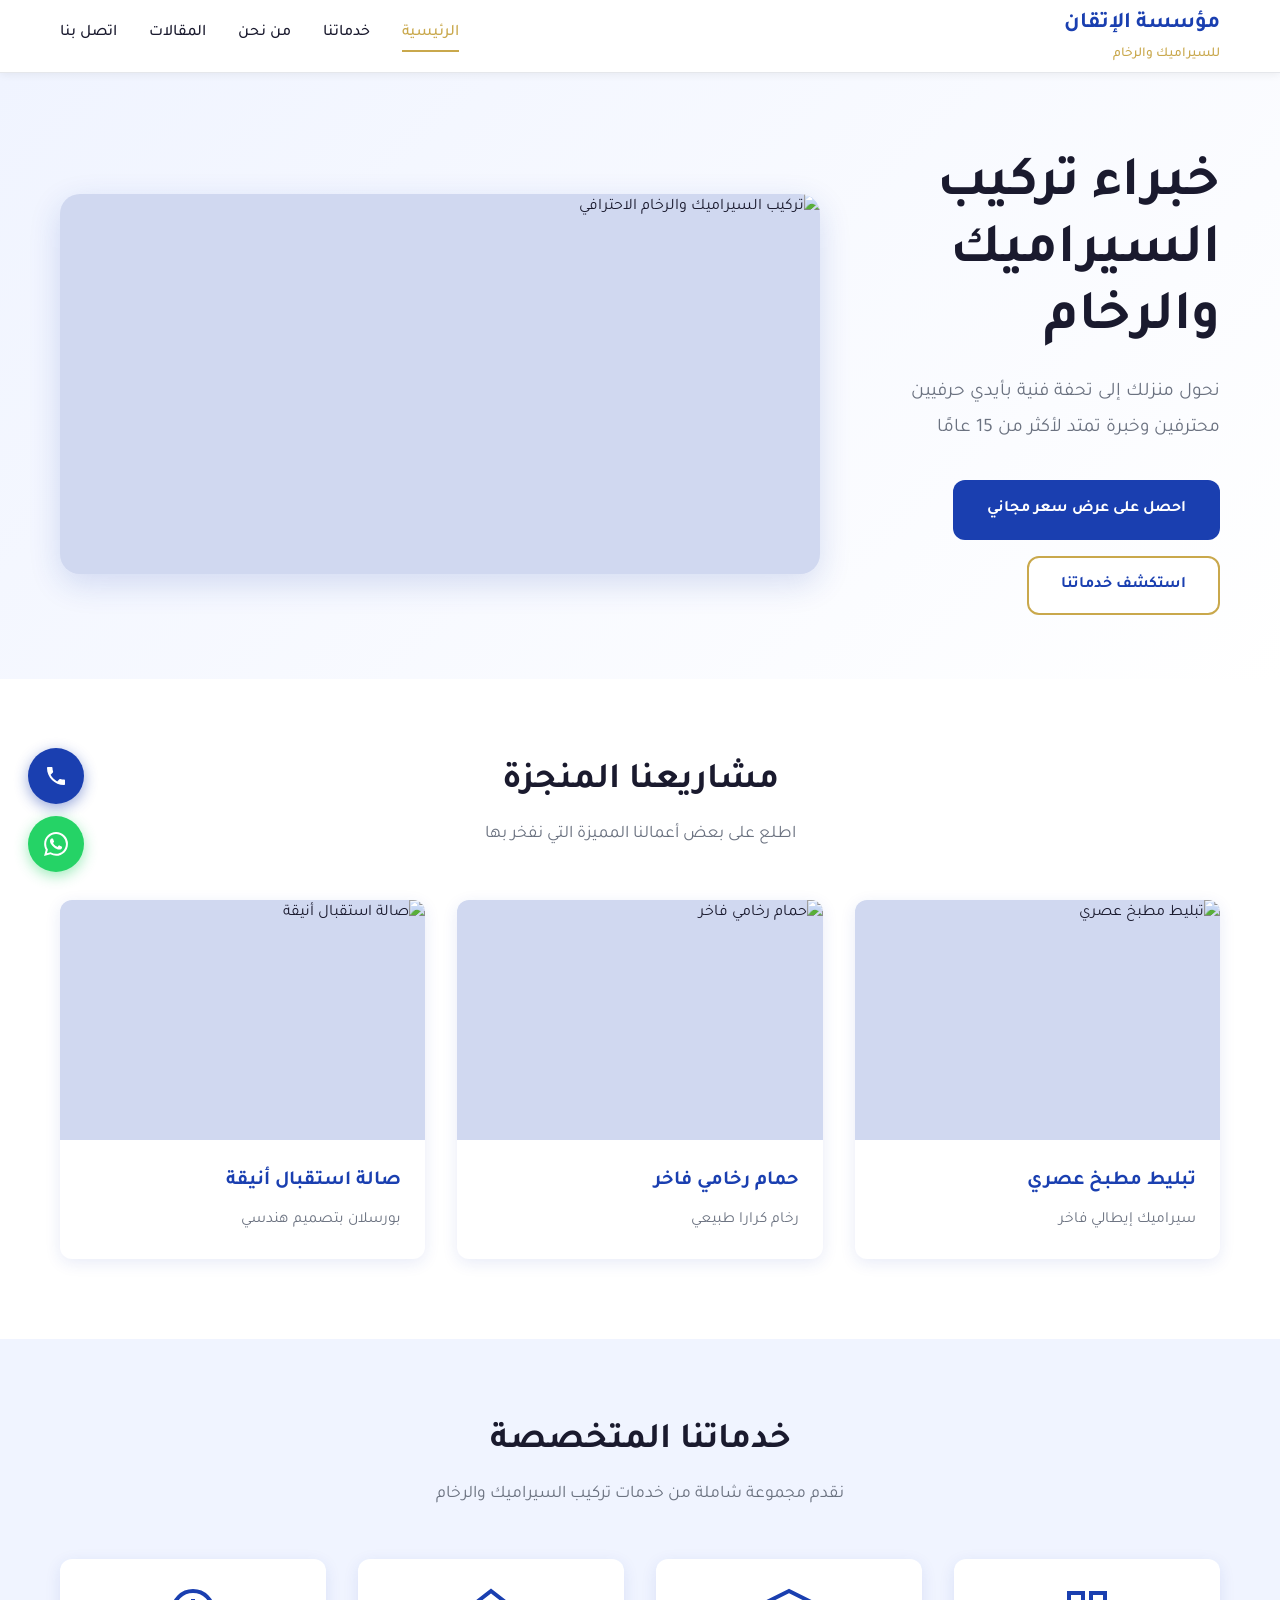
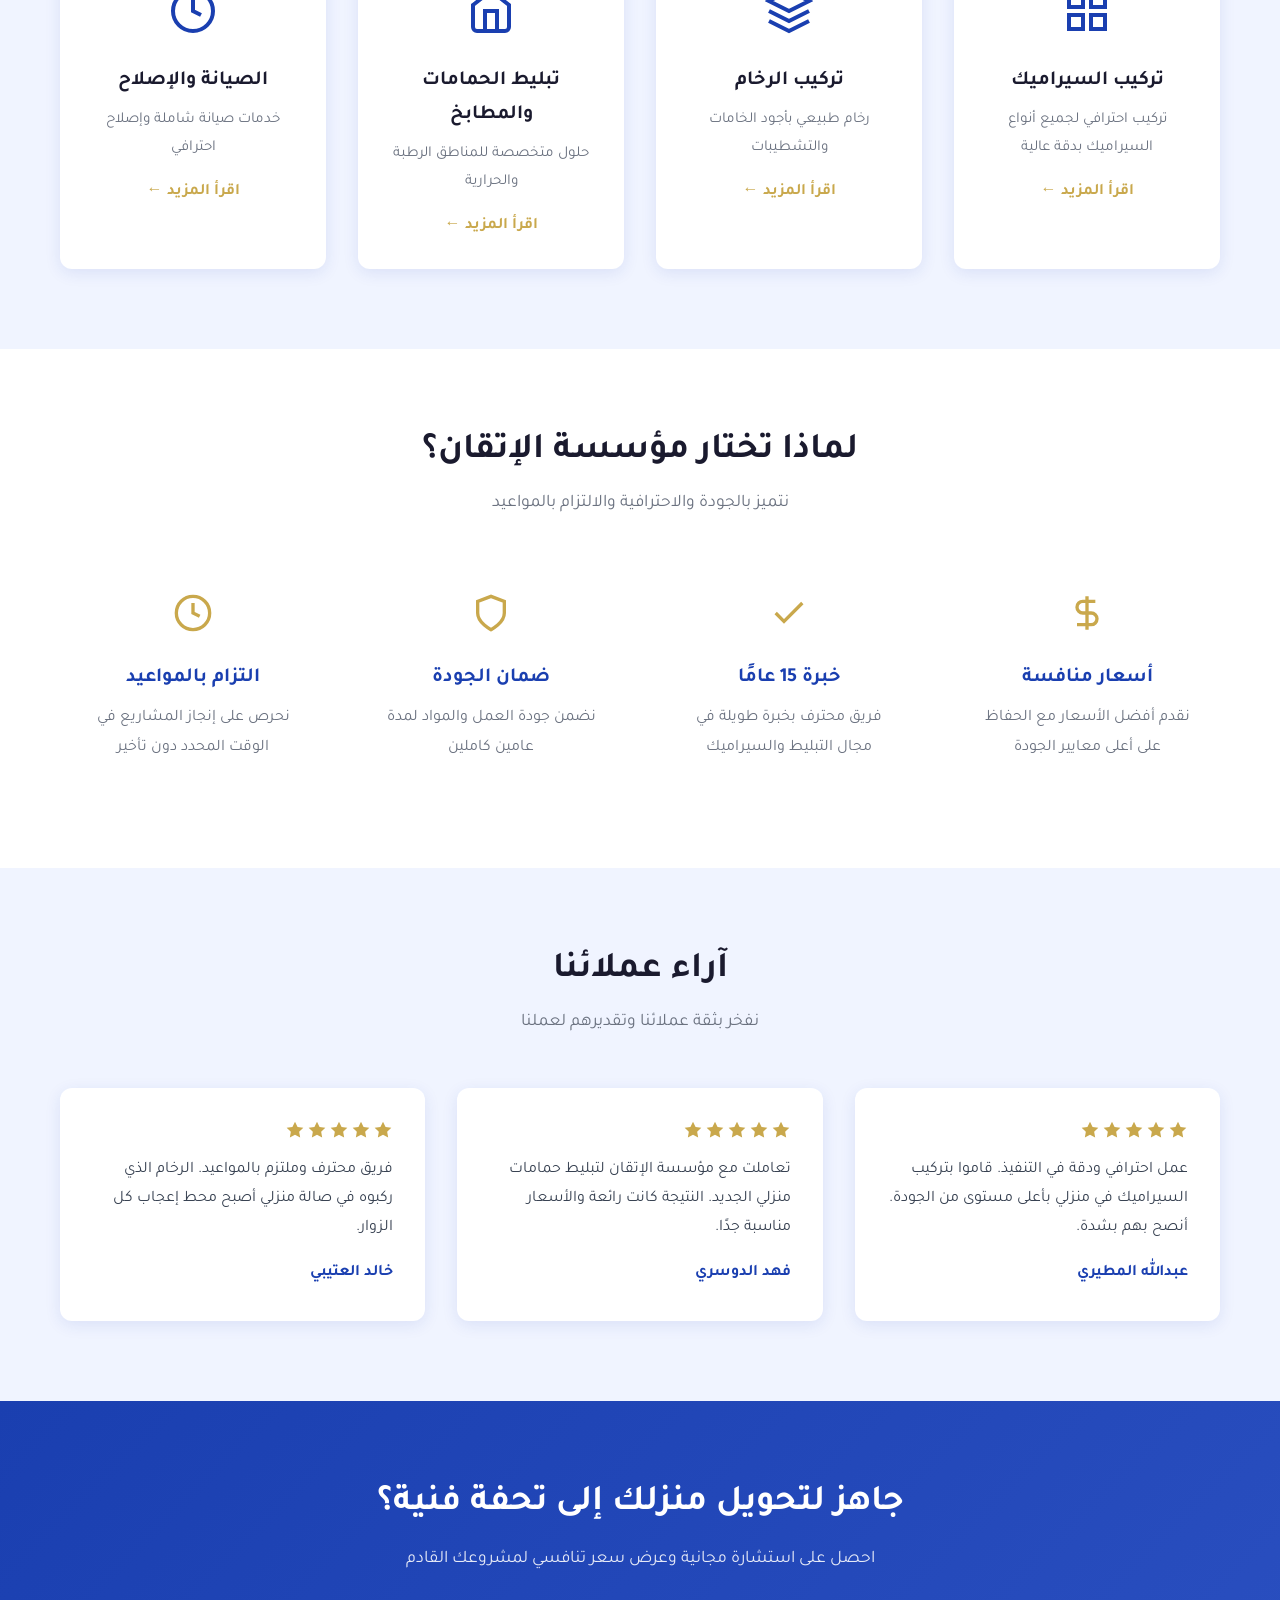
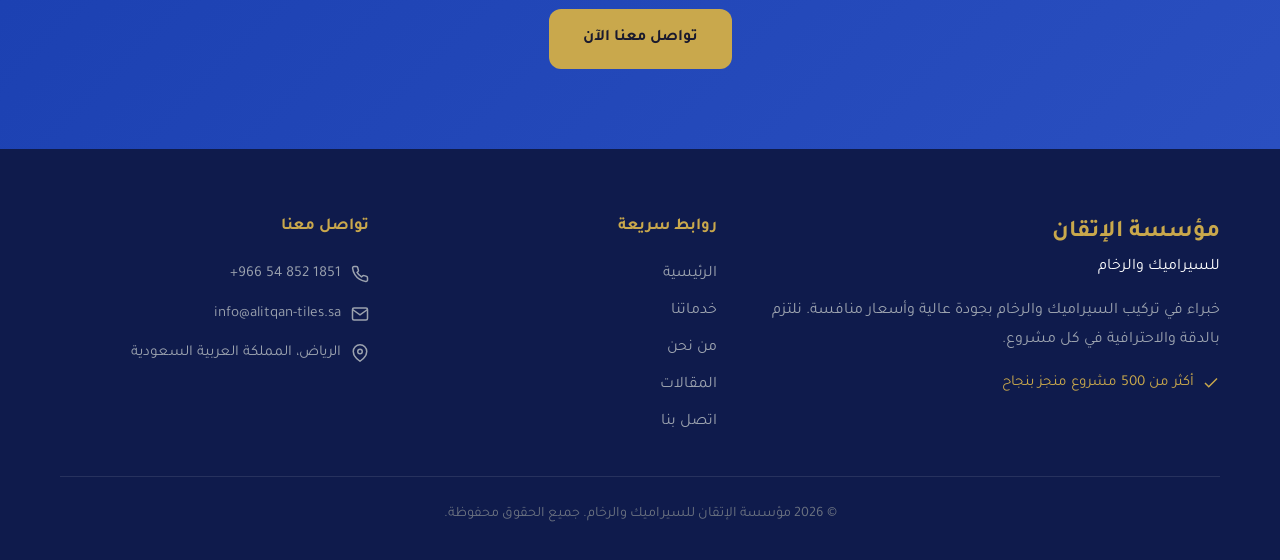
==== index.html @ 6a7cc4a2 "Add files via upload" ====
<!DOCTYPE html>
<html lang="ar" dir="rtl">
<head>
  <meta charset="UTF-8" />
  <meta name="viewport" content="width=device-width, initial-scale=1.0" />

  <!-- SEO Meta -->
  <title>مؤسسة الإتقان للسيراميك والرخام | خبراء تركيب السيراميك والرخام</title>
  <meta name="description" content="مؤسسة الإتقان للسيراميك والرخام - خبراء في تركيب السيراميك والرخام والموزاييك بجودة عالية وأسعار منافسة. خدماتنا تشمل تبليط الحمامات والمطابخ والمناطق الخارجية." />
  <meta name="keywords" content="تركيب سيراميك، تركيب رخام، تبليط، معلم سيراميك، مؤسسة الإتقان، سيراميك الرياض، رخام" />
  <link rel="canonical" href="https://alitqan-tiles.sa/" />

  <!-- Open Graph -->
  <meta property="og:type"        content="website" />
  <meta property="og:url"         content="https://alitqan-tiles.sa/" />
  <meta property="og:title"       content="مؤسسة الإتقان للسيراميك والرخام | خبراء تركيب السيراميك والرخام" />
  <meta property="og:description" content="خبراء في تركيب السيراميك والرخام والموزاييك بجودة عالية وأسعار منافسة." />
  <meta property="og:image"       content="https://alitqan-tiles.sa/images/hero-banner.webp" />

  <!-- Favicon -->
  <link rel="icon" href="images/favicon.ico" />

  <!-- Schema: LocalBusiness -->
  <script type="application/ld+json">
  {
    "@context": "https://schema.org",
    "@type": "LocalBusiness",
    "name": "مؤسسة الإتقان للسيراميك والرخام",
    "description": "خبراء في تركيب السيراميك والرخام والموزاييك",
    "address": {
      "@type": "PostalAddress",
      "addressLocality": "الرياض",
      "addressCountry": "SA"
    },
    "telephone": "+966548521851",
    "url": "https://alitqan-tiles.sa",
    "openingHours": "Sa-Th 08:00-18:00"
  }
  </script>

  <link rel="stylesheet" href="style.css" />
</head>
<body>

<!-- ===== HEADER ===== -->
<header class="header">
  <div class="container">
    <div class="header-inner">
      <div class="logo">
        <a href="index.html">
          <span class="logo-main">مؤسسة الإتقان</span>
          <span class="logo-sub">للسيراميك والرخام</span>
        </a>
      </div>
      <nav class="nav">
        <a href="index.html"    class="active">الرئيسية</a>
        <a href="services.html">خدماتنا</a>
        <a href="about.html">من نحن</a>
        <a href="blog.html">المقالات</a>
        <a href="contact.html">اتصل بنا</a>
      </nav>
      <button class="hamburger" id="hamburger" aria-label="القائمة" aria-expanded="false">
        <svg xmlns="http://www.w3.org/2000/svg" width="26" height="26" fill="none" stroke="#1A3FB0" stroke-width="2" stroke-linecap="round" viewBox="0 0 24 24">
          <line x1="3" y1="6"  x2="21" y2="6" />
          <line x1="3" y1="12" x2="21" y2="12" />
          <line x1="3" y1="18" x2="21" y2="18" />
        </svg>
      </button>
    </div>
    <nav class="mobile-menu" id="mobile-menu">
      <a href="index.html">الرئيسية</a>
      <a href="services.html">خدماتنا</a>
      <a href="about.html">من نحن</a>
      <a href="blog.html">المقالات</a>
      <a href="contact.html">اتصل بنا</a>
    </nav>
  </div>
</header>

<!-- ===== HERO ===== -->
<section class="hero">
  <div class="container">
    <div class="hero-grid">
      <div class="hero-content fade-in">
        <h1>خبراء تركيب السيراميك والرخام</h1>
        <p>نحول منزلك إلى تحفة فنية بأيدي حرفيين محترفين وخبرة تمتد لأكثر من 15 عامًا</p>
        <div class="hero-btns">
          <a href="contact.html" class="btn btn-primary">احصل على عرض سعر مجاني</a>
          <a href="services.html" class="btn btn-outline">استكشف خدماتنا</a>
        </div>
      </div>
      <div class="hero-img fade-in">
        <img src="images/hero-banner.webp" alt="تركيب السيراميك والرخام الاحترافي" width="1200" height="600" loading="eager" />
      </div>
    </div>
  </div>
</section>

<!-- ===== PROJECTS ===== -->
<section class="section bg-white">
  <div class="container">
    <div class="section-header fade-in">
      <h2>مشاريعنا المنجزة</h2>
      <p>اطلع على بعض أعمالنا المميزة التي نفخر بها</p>
    </div>
    <div class="grid-3">
      <div class="card fade-in">
        <img class="card-img" src="images/project-kitchen.webp" alt="تبليط مطبخ عصري" width="600" height="400" loading="lazy" />
        <div class="card-body">
          <h3 class="card-title">تبليط مطبخ عصري</h3>
          <p class="card-text">سيراميك إيطالي فاخر</p>
        </div>
      </div>
      <div class="card fade-in">
        <img class="card-img" src="images/project-bathroom.webp" alt="حمام رخامي فاخر" width="600" height="400" loading="lazy" />
        <div class="card-body">
          <h3 class="card-title">حمام رخامي فاخر</h3>
          <p class="card-text">رخام كرارا طبيعي</p>
        </div>
      </div>
      <div class="card fade-in">
        <img class="card-img" src="images/project-living-room.webp" alt="صالة استقبال أنيقة" width="600" height="400" loading="lazy" />
        <div class="card-body">
          <h3 class="card-title">صالة استقبال أنيقة</h3>
          <p class="card-text">بورسلان بتصميم هندسي</p>
        </div>
      </div>
    </div>
  </div>
</section>

<!-- ===== SERVICES OVERVIEW ===== -->
<section class="section section-alt">
  <div class="container">
    <div class="section-header fade-in">
      <h2>خدماتنا المتخصصة</h2>
      <p>نقدم مجموعة شاملة من خدمات تركيب السيراميك والرخام</p>
    </div>
    <div class="grid-4">
      <div class="card fade-in" style="padding:1.75rem;text-align:center;">
        <svg xmlns="http://www.w3.org/2000/svg" width="48" height="48" fill="none" stroke="#1A3FB0" stroke-width="2" viewBox="0 0 24 24" style="margin:0 auto 1rem;"><rect x="3" y="3" width="7" height="7"/><rect x="14" y="3" width="7" height="7"/><rect x="14" y="14" width="7" height="7"/><rect x="3" y="14" width="7" height="7"/></svg>
        <h3 style="color:#1a1a2e;margin-bottom:.5rem;">تركيب السيراميك</h3>
        <p style="color:#6b7280;font-size:.95rem;margin-bottom:1rem;">تركيب احترافي لجميع أنواع السيراميك بدقة عالية</p>
        <a href="services.html" style="color:#C9A84C;font-weight:700;">اقرأ المزيد ←</a>
      </div>
      <div class="card fade-in" style="padding:1.75rem;text-align:center;">
        <svg xmlns="http://www.w3.org/2000/svg" width="48" height="48" fill="none" stroke="#1A3FB0" stroke-width="2" viewBox="0 0 24 24" style="margin:0 auto 1rem;"><path d="M12 2L2 7l10 5 10-5-10-5z"/><path d="M2 17l10 5 10-5"/><path d="M2 12l10 5 10-5"/></svg>
        <h3 style="color:#1a1a2e;margin-bottom:.5rem;">تركيب الرخام</h3>
        <p style="color:#6b7280;font-size:.95rem;margin-bottom:1rem;">رخام طبيعي بأجود الخامات والتشطيبات</p>
        <a href="services.html" style="color:#C9A84C;font-weight:700;">اقرأ المزيد ←</a>
      </div>
      <div class="card fade-in" style="padding:1.75rem;text-align:center;">
        <svg xmlns="http://www.w3.org/2000/svg" width="48" height="48" fill="none" stroke="#1A3FB0" stroke-width="2" viewBox="0 0 24 24" style="margin:0 auto 1rem;"><path d="M3 9l9-7 9 7v11a2 2 0 0 1-2 2H5a2 2 0 0 1-2-2z"/><polyline points="9 22 9 12 15 12 15 22"/></svg>
        <h3 style="color:#1a1a2e;margin-bottom:.5rem;">تبليط الحمامات والمطابخ</h3>
        <p style="color:#6b7280;font-size:.95rem;margin-bottom:1rem;">حلول متخصصة للمناطق الرطبة والحرارية</p>
        <a href="services.html" style="color:#C9A84C;font-weight:700;">اقرأ المزيد ←</a>
      </div>
      <div class="card fade-in" style="padding:1.75rem;text-align:center;">
        <svg xmlns="http://www.w3.org/2000/svg" width="48" height="48" fill="none" stroke="#1A3FB0" stroke-width="2" viewBox="0 0 24 24" style="margin:0 auto 1rem;"><circle cx="12" cy="12" r="10"/><polyline points="12 6 12 12 16 14"/></svg>
        <h3 style="color:#1a1a2e;margin-bottom:.5rem;">الصيانة والإصلاح</h3>
        <p style="color:#6b7280;font-size:.95rem;margin-bottom:1rem;">خدمات صيانة شاملة وإصلاح احترافي</p>
        <a href="services.html" style="color:#C9A84C;font-weight:700;">اقرأ المزيد ←</a>
      </div>
    </div>
  </div>
</section>

<!-- ===== WHY US ===== -->
<section class="section bg-white">
  <div class="container">
    <div class="section-header fade-in">
      <h2>لماذا تختار مؤسسة الإتقان؟</h2>
      <p>نتميز بالجودة والاحترافية والالتزام بالمواعيد</p>
    </div>
    <div class="grid-4">
      <div class="why-card fade-in">
        <svg xmlns="http://www.w3.org/2000/svg" width="40" height="40" fill="none" stroke="#C9A84C" stroke-width="2" viewBox="0 0 24 24"><path d="M12 2v20M17 5H9.5a3.5 3.5 0 0 0 0 7h5a3.5 3.5 0 0 1 0 7H6"/></svg>
        <h3>أسعار منافسة</h3>
        <p>نقدم أفضل الأسعار مع الحفاظ على أعلى معايير الجودة</p>
      </div>
      <div class="why-card fade-in">
        <svg xmlns="http://www.w3.org/2000/svg" width="40" height="40" fill="none" stroke="#C9A84C" stroke-width="2" viewBox="0 0 24 24"><polyline points="20 6 9 17 4 12"/></svg>
        <h3>خبرة 15 عامًا</h3>
        <p>فريق محترف بخبرة طويلة في مجال التبليط والسيراميك</p>
      </div>
      <div class="why-card fade-in">
        <svg xmlns="http://www.w3.org/2000/svg" width="40" height="40" fill="none" stroke="#C9A84C" stroke-width="2" viewBox="0 0 24 24"><path d="M12 22s8-4 8-10V5l-8-3-8 3v7c0 6 8 10 8 10z"/></svg>
        <h3>ضمان الجودة</h3>
        <p>نضمن جودة العمل والمواد لمدة عامين كاملين</p>
      </div>
      <div class="why-card fade-in">
        <svg xmlns="http://www.w3.org/2000/svg" width="40" height="40" fill="none" stroke="#C9A84C" stroke-width="2" viewBox="0 0 24 24"><circle cx="12" cy="12" r="10"/><polyline points="12 6 12 12 16 14"/></svg>
        <h3>التزام بالمواعيد</h3>
        <p>نحرص على إنجاز المشاريع في الوقت المحدد دون تأخير</p>
      </div>
    </div>
  </div>
</section>

<!-- ===== TESTIMONIALS ===== -->
<section class="section section-alt">
  <div class="container">
    <div class="section-header fade-in">
      <h2>آراء عملائنا</h2>
      <p>نفخر بثقة عملائنا وتقديرهم لعملنا</p>
    </div>
    <div class="grid-3">
      <div class="testimonial-card fade-in">
        <div class="stars">
          <svg xmlns="http://www.w3.org/2000/svg" width="20" height="20" fill="#C9A84C" viewBox="0 0 24 24"><polygon points="12 2 15.09 8.26 22 9.27 17 14.14 18.18 21.02 12 17.77 5.82 21.02 7 14.14 2 9.27 8.91 8.26 12 2"/></svg>
          <svg xmlns="http://www.w3.org/2000/svg" width="20" height="20" fill="#C9A84C" viewBox="0 0 24 24"><polygon points="12 2 15.09 8.26 22 9.27 17 14.14 18.18 21.02 12 17.77 5.82 21.02 7 14.14 2 9.27 8.91 8.26 12 2"/></svg>
          <svg xmlns="http://www.w3.org/2000/svg" width="20" height="20" fill="#C9A84C" viewBox="0 0 24 24"><polygon points="12 2 15.09 8.26 22 9.27 17 14.14 18.18 21.02 12 17.77 5.82 21.02 7 14.14 2 9.27 8.91 8.26 12 2"/></svg>
          <svg xmlns="http://www.w3.org/2000/svg" width="20" height="20" fill="#C9A84C" viewBox="0 0 24 24"><polygon points="12 2 15.09 8.26 22 9.27 17 14.14 18.18 21.02 12 17.77 5.82 21.02 7 14.14 2 9.27 8.91 8.26 12 2"/></svg>
          <svg xmlns="http://www.w3.org/2000/svg" width="20" height="20" fill="#C9A84C" viewBox="0 0 24 24"><polygon points="12 2 15.09 8.26 22 9.27 17 14.14 18.18 21.02 12 17.77 5.82 21.02 7 14.14 2 9.27 8.91 8.26 12 2"/></svg>
        </div>
        <p class="testimonial-text">عمل احترافي ودقة في التنفيذ. قاموا بتركيب السيراميك في منزلي بأعلى مستوى من الجودة. أنصح بهم بشدة.</p>
        <p class="testimonial-name">عبدالله المطيري</p>
      </div>
      <div class="testimonial-card fade-in">
        <div class="stars">
          <svg xmlns="http://www.w3.org/2000/svg" width="20" height="20" fill="#C9A84C" viewBox="0 0 24 24"><polygon points="12 2 15.09 8.26 22 9.27 17 14.14 18.18 21.02 12 17.77 5.82 21.02 7 14.14 2 9.27 8.91 8.26 12 2"/></svg>
          <svg xmlns="http://www.w3.org/2000/svg" width="20" height="20" fill="#C9A84C" viewBox="0 0 24 24"><polygon points="12 2 15.09 8.26 22 9.27 17 14.14 18.18 21.02 12 17.77 5.82 21.02 7 14.14 2 9.27 8.91 8.26 12 2"/></svg>
          <svg xmlns="http://www.w3.org/2000/svg" width="20" height="20" fill="#C9A84C" viewBox="0 0 24 24"><polygon points="12 2 15.09 8.26 22 9.27 17 14.14 18.18 21.02 12 17.77 5.82 21.02 7 14.14 2 9.27 8.91 8.26 12 2"/></svg>
          <svg xmlns="http://www.w3.org/2000/svg" width="20" height="20" fill="#C9A84C" viewBox="0 0 24 24"><polygon points="12 2 15.09 8.26 22 9.27 17 14.14 18.18 21.02 12 17.77 5.82 21.02 7 14.14 2 9.27 8.91 8.26 12 2"/></svg>
          <svg xmlns="http://www.w3.org/2000/svg" width="20" height="20" fill="#C9A84C" viewBox="0 0 24 24"><polygon points="12 2 15.09 8.26 22 9.27 17 14.14 18.18 21.02 12 17.77 5.82 21.02 7 14.14 2 9.27 8.91 8.26 12 2"/></svg>
        </div>
        <p class="testimonial-text">تعاملت مع مؤسسة الإتقان لتبليط حمامات منزلي الجديد. النتيجة كانت رائعة والأسعار مناسبة جدًا.</p>
        <p class="testimonial-name">فهد الدوسري</p>
      </div>
      <div class="testimonial-card fade-in">
        <div class="stars">
          <svg xmlns="http://www.w3.org/2000/svg" width="20" height="20" fill="#C9A84C" viewBox="0 0 24 24"><polygon points="12 2 15.09 8.26 22 9.27 17 14.14 18.18 21.02 12 17.77 5.82 21.02 7 14.14 2 9.27 8.91 8.26 12 2"/></svg>
          <svg xmlns="http://www.w3.org/2000/svg" width="20" height="20" fill="#C9A84C" viewBox="0 0 24 24"><polygon points="12 2 15.09 8.26 22 9.27 17 14.14 18.18 21.02 12 17.77 5.82 21.02 7 14.14 2 9.27 8.91 8.26 12 2"/></svg>
          <svg xmlns="http://www.w3.org/2000/svg" width="20" height="20" fill="#C9A84C" viewBox="0 0 24 24"><polygon points="12 2 15.09 8.26 22 9.27 17 14.14 18.18 21.02 12 17.77 5.82 21.02 7 14.14 2 9.27 8.91 8.26 12 2"/></svg>
          <svg xmlns="http://www.w3.org/2000/svg" width="20" height="20" fill="#C9A84C" viewBox="0 0 24 24"><polygon points="12 2 15.09 8.26 22 9.27 17 14.14 18.18 21.02 12 17.77 5.82 21.02 7 14.14 2 9.27 8.91 8.26 12 2"/></svg>
          <svg xmlns="http://www.w3.org/2000/svg" width="20" height="20" fill="#C9A84C" viewBox="0 0 24 24"><polygon points="12 2 15.09 8.26 22 9.27 17 14.14 18.18 21.02 12 17.77 5.82 21.02 7 14.14 2 9.27 8.91 8.26 12 2"/></svg>
        </div>
        <p class="testimonial-text">فريق محترف وملتزم بالمواعيد. الرخام الذي ركبوه في صالة منزلي أصبح محط إعجاب كل الزوار.</p>
        <p class="testimonial-name">خالد العتيبي</p>
      </div>
    </div>
  </div>
</section>

<!-- ===== CTA BANNER ===== -->
<section class="cta-banner">
  <div class="container">
    <h2>جاهز لتحويل منزلك إلى تحفة فنية؟</h2>
    <p>احصل على استشارة مجانية وعرض سعر تنافسي لمشروعك القادم</p>
    <a href="contact.html" class="btn btn-gold">تواصل معنا الآن</a>
  </div>
</section>

<!-- ===== FOOTER ===== -->
<footer class="footer">
  <div class="container">
    <div class="footer-grid">
      <div>
        <div class="footer-logo-main">مؤسسة الإتقان</div>
        <div class="footer-logo-sub">للسيراميك والرخام</div>
        <p class="footer-desc">خبراء في تركيب السيراميك والرخام بجودة عالية وأسعار منافسة. نلتزم بالدقة والاحترافية في كل مشروع.</p>
        <div class="footer-proof">
          <svg xmlns="http://www.w3.org/2000/svg" width="18" height="18" fill="none" stroke="currentColor" stroke-width="2" viewBox="0 0 24 24"><polyline points="20 6 9 17 4 12"/></svg>
          <span>أكثر من 500 مشروع منجز بنجاح</span>
        </div>
      </div>
      <div class="footer-col">
        <h3>روابط سريعة</h3>
        <ul class="footer-links">
          <li><a href="index.html">الرئيسية</a></li>
          <li><a href="services.html">خدماتنا</a></li>
          <li><a href="about.html">من نحن</a></li>
          <li><a href="blog.html">المقالات</a></li>
          <li><a href="contact.html">اتصل بنا</a></li>
        </ul>
      </div>
      <div class="footer-col">
        <h3>تواصل معنا</h3>
        <ul class="footer-contact-list">
          <li>
            <svg xmlns="http://www.w3.org/2000/svg" width="18" height="18" fill="none" stroke="currentColor" stroke-width="2" viewBox="0 0 24 24"><path d="M22 16.92v3a2 2 0 0 1-2.18 2 19.79 19.79 0 0 1-8.63-3.07 19.5 19.5 0 0 1-6-6 19.79 19.79 0 0 1-3.07-8.67A2 2 0 0 1 4.11 2h3a2 2 0 0 1 2 1.72c.12.94.34 1.86.7 2.81a2 2 0 0 1-.45 2.11L8.09 9.91a16 16 0 0 0 6 6l1.27-1.27a2 2 0 0 1 2.11-.45 12.84 12.84 0 0 0 2.81.7A2 2 0 0 1 22 16.92z"/></svg>
            <a href="tel:+966548521851" dir="ltr">+966 54 852 1851</a>
          </li>
          <li>
            <svg xmlns="http://www.w3.org/2000/svg" width="18" height="18" fill="none" stroke="currentColor" stroke-width="2" viewBox="0 0 24 24"><path d="M4 4h16c1.1 0 2 .9 2 2v12c0 1.1-.9 2-2 2H4c-1.1 0-2-.9-2-2V6c0-1.1.9-2 2-2z"/><polyline points="22,6 12,13 2,6"/></svg>
            <a href="mailto:info@alitqan-tiles.sa">info@alitqan-tiles.sa</a>
          </li>
          <li>
            <svg xmlns="http://www.w3.org/2000/svg" width="18" height="18" fill="none" stroke="currentColor" stroke-width="2" viewBox="0 0 24 24"><path d="M21 10c0 7-9 13-9 13s-9-6-9-13a9 9 0 0 1 18 0z"/><circle cx="12" cy="10" r="3"/></svg>
            <span>الرياض، المملكة العربية السعودية</span>
          </li>
        </ul>
      </div>
    </div>
    <div class="footer-bottom">
      <p>&copy; <span id="year"></span> مؤسسة الإتقان للسيراميك والرخام. جميع الحقوق محفوظة.</p>
    </div>
  </div>
</footer>

<!-- ===== FLOATING BUTTONS ===== -->
<div class="floating-btns">
  <a href="tel:+966548521851" class="float-btn float-phone" aria-label="اتصل بنا">
    <svg xmlns="http://www.w3.org/2000/svg" width="24" height="24" fill="none" viewBox="0 0 24 24"><path fill="#fff" d="M6.6 10.8c1.4 2.8 3.8 5.1 6.6 6.6l2.2-2.2c.3-.3.7-.4 1-.2 1.1.4 2.3.6 3.6.6.6 0 1 .4 1 1V20c0 .6-.4 1-1 1C10.6 21 3 13.4 3 4c0-.6.4-1 1-1h3.5c.6 0 1 .4 1 1 0 1.3.2 2.5.6 3.6.1.3 0 .7-.2 1L6.6 10.8z"/></svg>
  </a>
  <a href="https://wa.me/966548521851" target="_blank" rel="noopener noreferrer" class="float-btn float-wa" aria-label="واتساب">
    <svg xmlns="http://www.w3.org/2000/svg" width="24" height="24" viewBox="0 0 24 24" fill="#fff"><path d="M17.472 14.382c-.297-.149-1.758-.867-2.03-.967-.273-.099-.471-.148-.67.15-.197.297-.767.966-.94 1.164-.173.199-.347.223-.644.075-.297-.15-1.255-.463-2.39-1.475-.883-.788-1.48-1.761-1.653-2.059-.173-.297-.018-.458.13-.606.134-.133.298-.347.446-.52.149-.174.198-.298.298-.497.099-.198.05-.371-.025-.52-.075-.149-.669-1.612-.916-2.207-.242-.579-.487-.5-.669-.51-.173-.008-.371-.01-.57-.01-.198 0-.52.074-.792.372-.272.297-1.04 1.016-1.04 2.479 0 1.462 1.065 2.875 1.213 3.074.149.198 2.096 3.2 5.077 4.487.709.306 1.262.489 1.694.625.712.227 1.36.195 1.871.118.571-.085 1.758-.719 2.006-1.413.248-.694.248-1.289.173-1.413-.074-.124-.272-.198-.57-.347m-5.421 7.403h-.004a9.87 9.87 0 01-5.031-1.378l-.361-.214-3.741.982.998-3.648-.235-.374a9.86 9.86 0 01-1.51-5.26c.001-5.45 4.436-9.884 9.888-9.884 2.64 0 5.122 1.03 6.988 2.898a9.825 9.825 0 012.893 6.994c-.003 5.45-4.437 9.884-9.885 9.884m8.413-18.297A11.815 11.815 0 0012.05 0C5.495 0 .16 5.335.157 11.892c0 2.096.547 4.142 1.588 5.945L.057 24l6.305-1.654a11.882 11.882 0 005.683 1.448h.005c6.554 0 11.89-5.335 11.893-11.893a11.821 11.821 0 00-3.48-8.413z"/></svg>
  </a>
</div>

<script>document.getElementById('year').textContent = new Date().getFullYear();</script>
<script src="script.js"></script>
</body>
</html>
---- style.css ----
/* =============================================
   مؤسسة الإتقان للسيراميك والرخام - style.css
   ============================================= */

@import url('https://fonts.googleapis.com/css2?family=Tajawal:wght@400;500;700&display=swap');

/* ---- Variables ---- */
:root {
  --blue: #1A3FB0;
  --blue-dark: #122d82;
  --gold: #C9A84C;
  --navy: #0f1b4c;
  --text: #1a1a2e;
  --light-bg: #f0f4ff;
  --gray: #6b7280;
  --border: #e5e7eb;
  --white: #ffffff;
  --green-wa: #25D366;
  --radius: 0.75rem;
  --shadow: 0 4px 16px rgba(26,63,176,0.10);
  --shadow-lg: 0 10px 32px rgba(26,63,176,0.16);
}

/* ---- Reset & Base ---- */
*, *::before, *::after { box-sizing: border-box; margin: 0; padding: 0; }

html {
  scroll-behavior: smooth;
  direction: rtl;
  lang: ar;
}

body {
  font-family: 'Tajawal', sans-serif;
  font-size: 1rem;
  color: var(--text);
  background: var(--white);
  direction: rtl;
  line-height: 1.7;
}

img { max-width: 100%; display: block; }

a { text-decoration: none; color: inherit; }

ul { list-style: none; }

/* ---- Typography ---- */
h1 { font-size: clamp(2rem, 5vw, 3.5rem); font-weight: 700; line-height: 1.2; }
h2 { font-size: clamp(1.5rem, 3.5vw, 2.25rem); font-weight: 700; line-height: 1.3; }
h3 { font-size: 1.25rem; font-weight: 700; }
p { line-height: 1.9; }

/* ---- Container ---- */
.container {
  max-width: 1200px;
  margin: 0 auto;
  padding: 0 1.25rem;
}

/* ---- Buttons ---- */
.btn {
  display: inline-block;
  padding: 0.9rem 2rem;
  border-radius: var(--radius);
  font-family: 'Tajawal', sans-serif;
  font-size: 1rem;
  font-weight: 700;
  cursor: pointer;
  transition: transform 0.2s, box-shadow 0.2s;
  border: 2px solid transparent;
}
.btn:hover { transform: scale(1.04); }

.btn-primary {
  background: var(--blue);
  color: var(--white);
}
.btn-primary:hover { background: var(--blue-dark); }

.btn-outline {
  background: var(--white);
  color: var(--blue);
  border-color: var(--gold);
}
.btn-outline:hover { background: var(--light-bg); }

.btn-gold {
  background: var(--gold);
  color: var(--text);
}
.btn-gold:hover { background: #b8922f; }

/* ---- Section Spacing ---- */
.section { padding: 5rem 0; }
.section-alt { background: var(--light-bg); }

/* ---- Section Header ---- */
.section-header { text-align: center; margin-bottom: 3rem; }
.section-header p { color: var(--gray); font-size: 1.1rem; max-width: 600px; margin: 0.75rem auto 0; }

/* ---- Fade-in animation ---- */
.fade-in {
  opacity: 0;
  transform: translateY(24px);
  transition: opacity 0.65s ease, transform 0.65s ease;
}
.fade-in.visible {
  opacity: 1;
  transform: translateY(0);
}

/* =====================
   HEADER / NAV
===================== */
.header {
  position: sticky;
  top: 0;
  z-index: 100;
  background: var(--white);
  border-bottom: 1px solid var(--border);
  box-shadow: 0 2px 8px rgba(0,0,0,0.06);
}
.header-inner {
  display: flex;
  align-items: center;
  justify-content: space-between;
  height: 72px;
}
.logo a { display: flex; flex-direction: column; }
.logo-main { font-size: 1.4rem; font-weight: 700; color: var(--blue); }
.logo-sub  { font-size: 0.85rem; font-weight: 500; color: var(--gold); }

.nav { display: flex; align-items: center; gap: 2rem; }
.nav a {
  font-size: 1rem;
  font-weight: 500;
  color: var(--text);
  position: relative;
  padding-bottom: 4px;
  transition: color 0.2s;
}
.nav a::after {
  content: '';
  position: absolute;
  bottom: 0; right: 0;
  width: 0; height: 2px;
  background: var(--gold);
  transition: width 0.25s;
}
.nav a:hover::after,
.nav a.active::after { width: 100%; }
.nav a.active { color: var(--gold); }

.hamburger {
  display: none;
  background: none;
  border: none;
  cursor: pointer;
  padding: 4px;
}
.mobile-menu {
  display: none;
  flex-direction: column;
  border-top: 1px solid var(--border);
  padding: 0.75rem 0;
}
.mobile-menu a {
  padding: 0.75rem 1.25rem;
  font-size: 1rem;
  font-weight: 500;
  color: var(--text);
  transition: background 0.15s;
}
.mobile-menu a:hover { background: var(--light-bg); }
.mobile-menu a.active { color: var(--gold); }
.mobile-menu.open { display: flex; }

/* =====================
   HERO
===================== */
.hero {
  background: linear-gradient(135deg, var(--light-bg) 0%, var(--white) 100%);
  padding: 5rem 0 4rem;
}
.hero-grid {
  display: grid;
  grid-template-columns: 1fr 1fr;
  gap: 3rem;
  align-items: center;
}
.hero-content h1 { color: var(--text); margin-bottom: 1.25rem; }
.hero-content p  { font-size: 1.2rem; color: var(--gray); margin-bottom: 2rem; }
.hero-btns { display: flex; gap: 1rem; flex-wrap: wrap; }
.hero-img img {
  border-radius: 1.25rem;
  box-shadow: var(--shadow-lg);
  width: 100%; height: 380px;
  object-fit: cover;
  background: #d0d8f0;
}

/* =====================
   PAGE HERO (inner pages)
===================== */
.page-hero {
  background: linear-gradient(135deg, var(--light-bg) 0%, var(--white) 100%);
  padding: 4rem 0;
  text-align: center;
}
.page-hero h1 { color: var(--text); margin-bottom: 1rem; }
.page-hero p  { font-size: 1.15rem; color: var(--gray); max-width: 700px; margin: 0 auto; }

/* =====================
   CARDS
===================== */
.card {
  background: var(--white);
  border-radius: var(--radius);
  box-shadow: var(--shadow);
  overflow: hidden;
  transition: transform 0.25s, box-shadow 0.25s;
}
.card:hover {
  transform: scale(1.025);
  box-shadow: var(--shadow-lg);
}
.card-img { width: 100%; height: 240px; object-fit: cover; background: #d0d8f0; }
.card-body { padding: 1.5rem; }
.card-title { color: var(--blue); margin-bottom: 0.5rem; }
.card-text  { color: var(--gray); font-size: 0.97rem; }

/* ---- Grid Layouts ---- */
.grid-3 { display: grid; grid-template-columns: repeat(3, 1fr); gap: 2rem; }
.grid-4 { display: grid; grid-template-columns: repeat(4, 1fr); gap: 2rem; }
.grid-2 { display: grid; grid-template-columns: 1fr 1fr; gap: 2.5rem; }

/* =====================
   SERVICE SECTIONS (alternating)
===================== */
.service-section { padding: 5rem 0; }
.service-grid {
  display: grid;
  grid-template-columns: 1fr 1fr;
  gap: 3rem;
  align-items: center;
}
.service-img img {
  width: 100%; height: 360px;
  object-fit: cover;
  border-radius: 1rem;
  box-shadow: var(--shadow-lg);
  background: #d0d8f0;
}
.service-content h2 { color: var(--blue); margin-bottom: 1.25rem; }
.service-content p  { color: #374151; margin-bottom: 1rem; font-size: 1.05rem; }

.feature-box {
  background: #f9fafb;
  border-right: 4px solid var(--gold);
  border-radius: 0.5rem;
  padding: 1.25rem 1.5rem;
  margin-top: 1.5rem;
}
.feature-box h3 { color: var(--text); margin-bottom: 0.75rem; }
.feature-list { display: flex; flex-direction: column; gap: 0.5rem; }
.feature-list li { display: flex; align-items: flex-start; gap: 0.5rem; color: #374151; }
.feature-list li svg { flex-shrink: 0; margin-top: 3px; }

/* =====================
   WHY US
===================== */
.why-card { text-align: center; padding: 1.5rem; }
.why-card svg { margin: 0 auto 1rem; }
.why-card h3 { color: var(--blue); margin-bottom: 0.5rem; }
.why-card p  { color: var(--gray); }

/* =====================
   TESTIMONIALS
===================== */
.testimonial-card {
  background: var(--white);
  border-radius: var(--radius);
  box-shadow: var(--shadow);
  padding: 2rem;
  transition: transform 0.25s;
}
.testimonial-card:hover { transform: translateY(-4px); }
.stars { display: flex; gap: 2px; margin-bottom: 1rem; }
.testimonial-text { color: #374151; margin-bottom: 1rem; line-height: 1.8; }
.testimonial-name { font-weight: 700; color: var(--blue); }

/* =====================
   CTA BANNER
===================== */
.cta-banner {
  background: linear-gradient(135deg, var(--blue) 0%, #2a4fc0 100%);
  padding: 5rem 0;
  text-align: center;
}
.cta-banner h2 { color: var(--white); margin-bottom: 1rem; }
.cta-banner p  { color: rgba(255,255,255,0.88); font-size: 1.1rem; max-width: 600px; margin: 0 auto 2rem; }

/* =====================
   STATS
===================== */
.stat-card {
  background: var(--white);
  border-radius: var(--radius);
  box-shadow: var(--shadow);
  padding: 2.5rem 1.5rem;
  text-align: center;
}
.stat-number { font-size: 3rem; font-weight: 700; color: var(--blue); }
.stat-label  { color: var(--gray); margin-top: 0.5rem; }

/* =====================
   ABOUT - OWNER
===================== */
.owner-img {
  width: 280px; height: 280px;
  object-fit: cover;
  border-radius: 50%;
  border: 4px solid var(--gold);
  box-shadow: var(--shadow-lg);
  margin: 0 auto;
  background: #d0d8f0;
  display: block;
}
.owner-title { color: var(--gold); font-size: 1.05rem; margin-bottom: 1rem; }

/* =====================
   TEAM CARDS
===================== */
.team-card {
  background: #f9fafb;
  border-radius: var(--radius);
  box-shadow: var(--shadow);
  padding: 2rem;
}
.team-card h3 { color: var(--blue); margin-bottom: 1rem; }

/* =====================
   VALUE CARDS
===================== */
.value-card {
  background: #f9fafb;
  border-radius: var(--radius);
  box-shadow: var(--shadow);
  padding: 2rem;
  text-align: center;
  transition: transform 0.25s, box-shadow 0.25s;
}
.value-card:hover { transform: scale(1.03); box-shadow: var(--shadow-lg); }
.value-card svg { margin: 0 auto 1.25rem; }
.value-card h3 { color: var(--text); margin-bottom: 0.5rem; }
.value-card p  { color: var(--gray); }

/* =====================
   BLOG
===================== */
.blog-card {
  background: var(--white);
  border-radius: var(--radius);
  box-shadow: var(--shadow);
  overflow: hidden;
  transition: transform 0.25s, box-shadow 0.25s;
  cursor: pointer;
}
.blog-card:hover { transform: scale(1.025); box-shadow: var(--shadow-lg); }
.blog-card-img { width: 100%; height: 220px; object-fit: cover; background: #d0d8f0; }
.blog-card-body { padding: 1.5rem; }
.blog-date { color: var(--gold); font-size: 0.9rem; margin-bottom: 0.5rem; }
.blog-card-title { color: var(--blue); margin-bottom: 0.75rem; font-size: 1.2rem; }
.blog-card-text  { color: var(--gray); font-size: 0.97rem; margin-bottom: 1rem; }
.read-more { color: var(--gold); font-weight: 700; font-size: 0.97rem; }

/* ---- Article Full View ---- */
.article-back {
  display: inline-flex;
  align-items: center;
  gap: 0.5rem;
  color: var(--blue);
  font-weight: 700;
  margin-bottom: 2rem;
  cursor: pointer;
  background: none;
  border: none;
  font-family: 'Tajawal', sans-serif;
  font-size: 1rem;
}
.article-back:hover { text-decoration: underline; }
.article-img {
  width: 100%; border-radius: 1rem;
  box-shadow: var(--shadow-lg);
  margin-bottom: 2.5rem;
  max-height: 420px;
  object-fit: cover;
  background: #d0d8f0;
}
.article-content h2 { color: var(--blue); margin: 2.5rem 0 1rem; }
.article-content p  { color: #374151; font-size: 1.07rem; margin-bottom: 1.25rem; }
.article-summary {
  background: #f9fafb;
  border-right: 4px solid var(--gold);
  border-radius: 0.5rem;
  padding: 1.5rem;
  margin-top: 2rem;
}
.article-summary h3 { color: var(--text); margin-bottom: 1rem; }
#article-view { display: none; }
#article-view.active { display: block; }
#blog-list.hidden { display: none; }

/* =====================
   CONTACT
===================== */
.contact-form-section { padding: 5rem 0; }

.form-group { margin-bottom: 1.5rem; }
.form-group label {
  display: block;
  font-size: 0.95rem;
  font-weight: 500;
  color: var(--text);
  margin-bottom: 0.5rem;
}
.form-group input,
.form-group select,
.form-group textarea {
  width: 100%;
  padding: 0.85rem 1rem;
  border: 1px solid var(--border);
  border-radius: 0.5rem;
  font-family: 'Tajawal', sans-serif;
  font-size: 1rem;
  color: var(--text);
  transition: border-color 0.2s, box-shadow 0.2s;
  background: var(--white);
  direction: rtl;
}
.form-group input[dir="ltr"],
.form-group input[type="email"],
.form-group input[type="tel"] { direction: ltr; text-align: right; }
.form-group input:focus,
.form-group select:focus,
.form-group textarea:focus {
  outline: none;
  border-color: var(--blue);
  box-shadow: 0 0 0 3px rgba(26,63,176,0.12);
}
.form-group textarea { resize: vertical; min-height: 130px; }

.success-msg {
  background: #f0fdf4;
  border: 1px solid #86efac;
  border-radius: var(--radius);
  padding: 2rem;
  text-align: center;
  display: none;
}
.success-msg.show { display: block; }
.success-msg h3 { color: #166534; margin-bottom: 0.5rem; }
.success-msg p  { color: #15803d; }

.contact-info-card {
  display: flex;
  align-items: flex-start;
  gap: 1rem;
  background: #f9fafb;
  border-radius: 0.75rem;
  padding: 1.25rem 1.5rem;
  margin-bottom: 1rem;
}
.contact-info-card h3 { color: var(--text); font-size: 1rem; margin-bottom: 0.25rem; }
.contact-info-card a, .contact-info-card p { color: var(--gray); font-size: 0.97rem; }
.contact-info-card a:hover { color: var(--blue); }

.hours-card {
  background: linear-gradient(135deg, var(--blue), #2a4fc0);
  border-radius: var(--radius);
  padding: 1.5rem;
  color: var(--white);
}
.hours-card h3 { margin-bottom: 1rem; }
.hours-row { display: flex; justify-content: space-between; padding: 0.25rem 0; }
.hours-row span:last-child { font-weight: 700; }

/* =====================
   FAQ
===================== */
.faq-item {
  background: var(--white);
  border-radius: 0.75rem;
  box-shadow: var(--shadow);
  margin-bottom: 1rem;
  overflow: hidden;
}
.faq-question {
  width: 100%;
  background: none;
  border: none;
  padding: 1.25rem 1.5rem;
  text-align: right;
  display: flex;
  justify-content: space-between;
  align-items: center;
  cursor: pointer;
  font-family: 'Tajawal', sans-serif;
  font-size: 1.05rem;
  font-weight: 700;
  color: var(--blue);
  transition: background 0.15s;
}
.faq-question:hover { background: #f9fafb; }
.faq-arrow {
  flex-shrink: 0;
  margin-right: 1rem;
  transition: transform 0.25s;
}
.faq-item.open .faq-arrow { transform: rotate(180deg); }
.faq-answer {
  display: none;
  padding: 0 1.5rem 1.25rem;
  color: #374151;
  line-height: 1.8;
}
.faq-item.open .faq-answer { display: block; }

/* =====================
   FOOTER
===================== */
.footer {
  background: var(--navy);
  color: var(--white);
  padding: 4rem 0 2rem;
}
.footer-grid {
  display: grid;
  grid-template-columns: 1.5fr 1fr 1fr;
  gap: 2.5rem;
  margin-bottom: 2.5rem;
}
.footer-logo-main { font-size: 1.5rem; font-weight: 700; color: var(--gold); }
.footer-logo-sub  { font-size: 1rem; color: var(--white); }
.footer-desc { color: #9ca3af; margin: 1rem 0; line-height: 1.8; }
.footer-proof { display: flex; align-items: center; gap: 0.5rem; color: var(--gold); font-size: 0.95rem; }
.footer-col h3 { color: var(--gold); font-size: 1.05rem; margin-bottom: 1.25rem; }
.footer-links { display: flex; flex-direction: column; gap: 0.6rem; }
.footer-links a { color: #9ca3af; transition: color 0.2s; }
.footer-links a:hover { color: var(--white); }
.footer-contact-list { display: flex; flex-direction: column; gap: 0.85rem; }
.footer-contact-list li { display: flex; align-items: center; gap: 0.6rem; color: #9ca3af; font-size: 0.95rem; }
.footer-contact-list a { color: #9ca3af; }
.footer-bottom {
  border-top: 1px solid rgba(255,255,255,0.1);
  padding-top: 1.5rem;
  text-align: center;
  color: #6b7280;
  font-size: 0.9rem;
}

/* =====================
   FLOATING BUTTONS
===================== */
.floating-btns {
  position: fixed;
  bottom: 28px;
  left: 28px;
  z-index: 9999;
  display: flex;
  flex-direction: column;
  gap: 12px;
}
.float-btn {
  width: 56px; height: 56px;
  border-radius: 50%;
  display: flex;
  align-items: center;
  justify-content: center;
  box-shadow: 0 4px 16px rgba(0,0,0,0.25);
  transition: transform 0.2s;
}
.float-btn:hover { transform: scale(1.12); }
.float-phone { background: var(--blue); box-shadow: 0 4px 14px rgba(26,63,176,0.45); }
.float-wa    { background: var(--green-wa); box-shadow: 0 4px 14px rgba(37,211,102,0.45); }

/* =====================
   IMAGE PLACEHOLDER
===================== */
.img-placeholder {
  background: #dde3f0;
  display: flex;
  align-items: center;
  justify-content: center;
  color: #8899bb;
  font-size: 0.875rem;
  text-align: center;
}

/* =====================
   BREADCRUMB
===================== */
.breadcrumb {
  font-size: 0.9rem;
  color: var(--gray);
  padding: 0.75rem 0;
}
.breadcrumb a { color: var(--blue); }
.breadcrumb span { margin: 0 0.35rem; }

/* =====================
   RESPONSIVE
===================== */
@media (max-width: 900px) {
  .grid-4 { grid-template-columns: 1fr 1fr; }
  .footer-grid { grid-template-columns: 1fr 1fr; }
  .hero-grid { grid-template-columns: 1fr; }
  .hero-img { display: none; }
}

@media (max-width: 768px) {
  .nav { display: none; }
  .hamburger { display: block; }
  .grid-3, .grid-2 { grid-template-columns: 1fr; }
  .service-grid { grid-template-columns: 1fr; }
  .footer-grid { grid-template-columns: 1fr; }
}

@media (max-width: 480px) {
  .grid-4 { grid-template-columns: 1fr; }
  .hero-btns { flex-direction: column; }
  h1 { font-size: 1.75rem; }
}
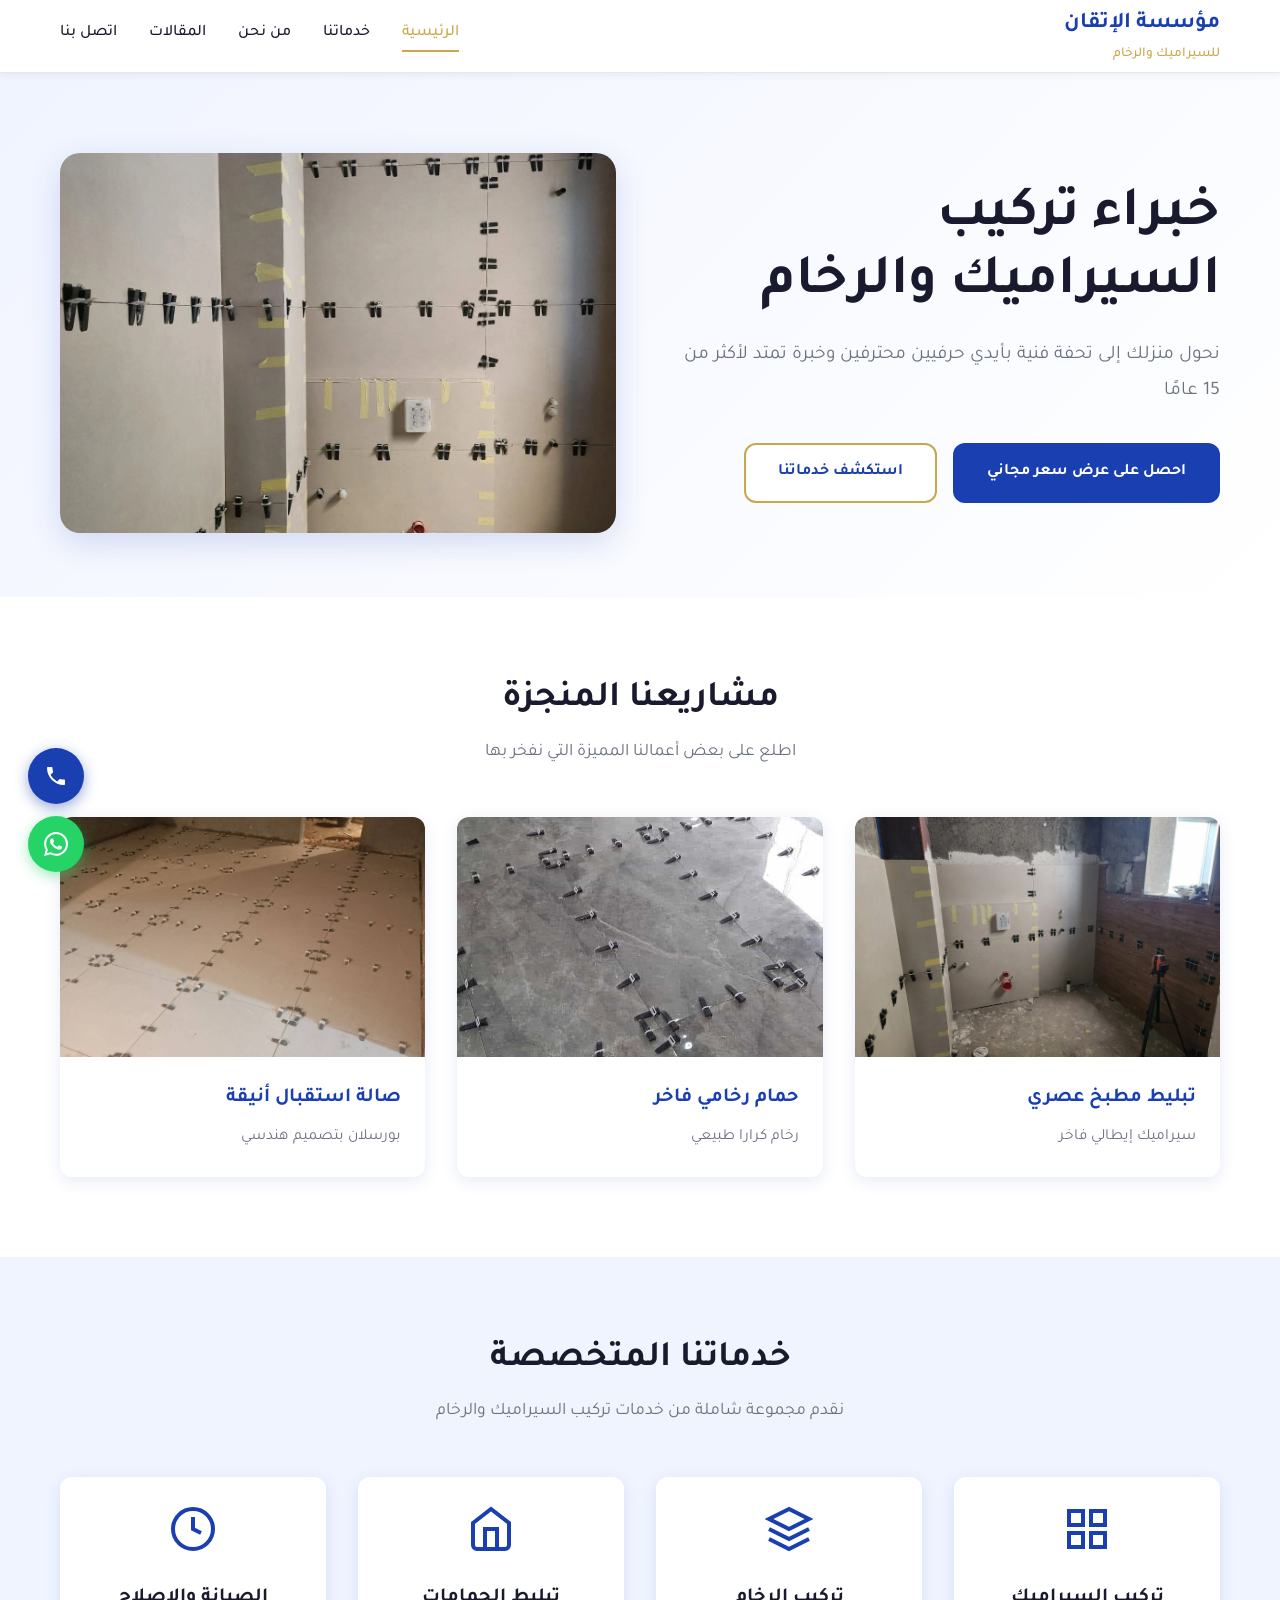
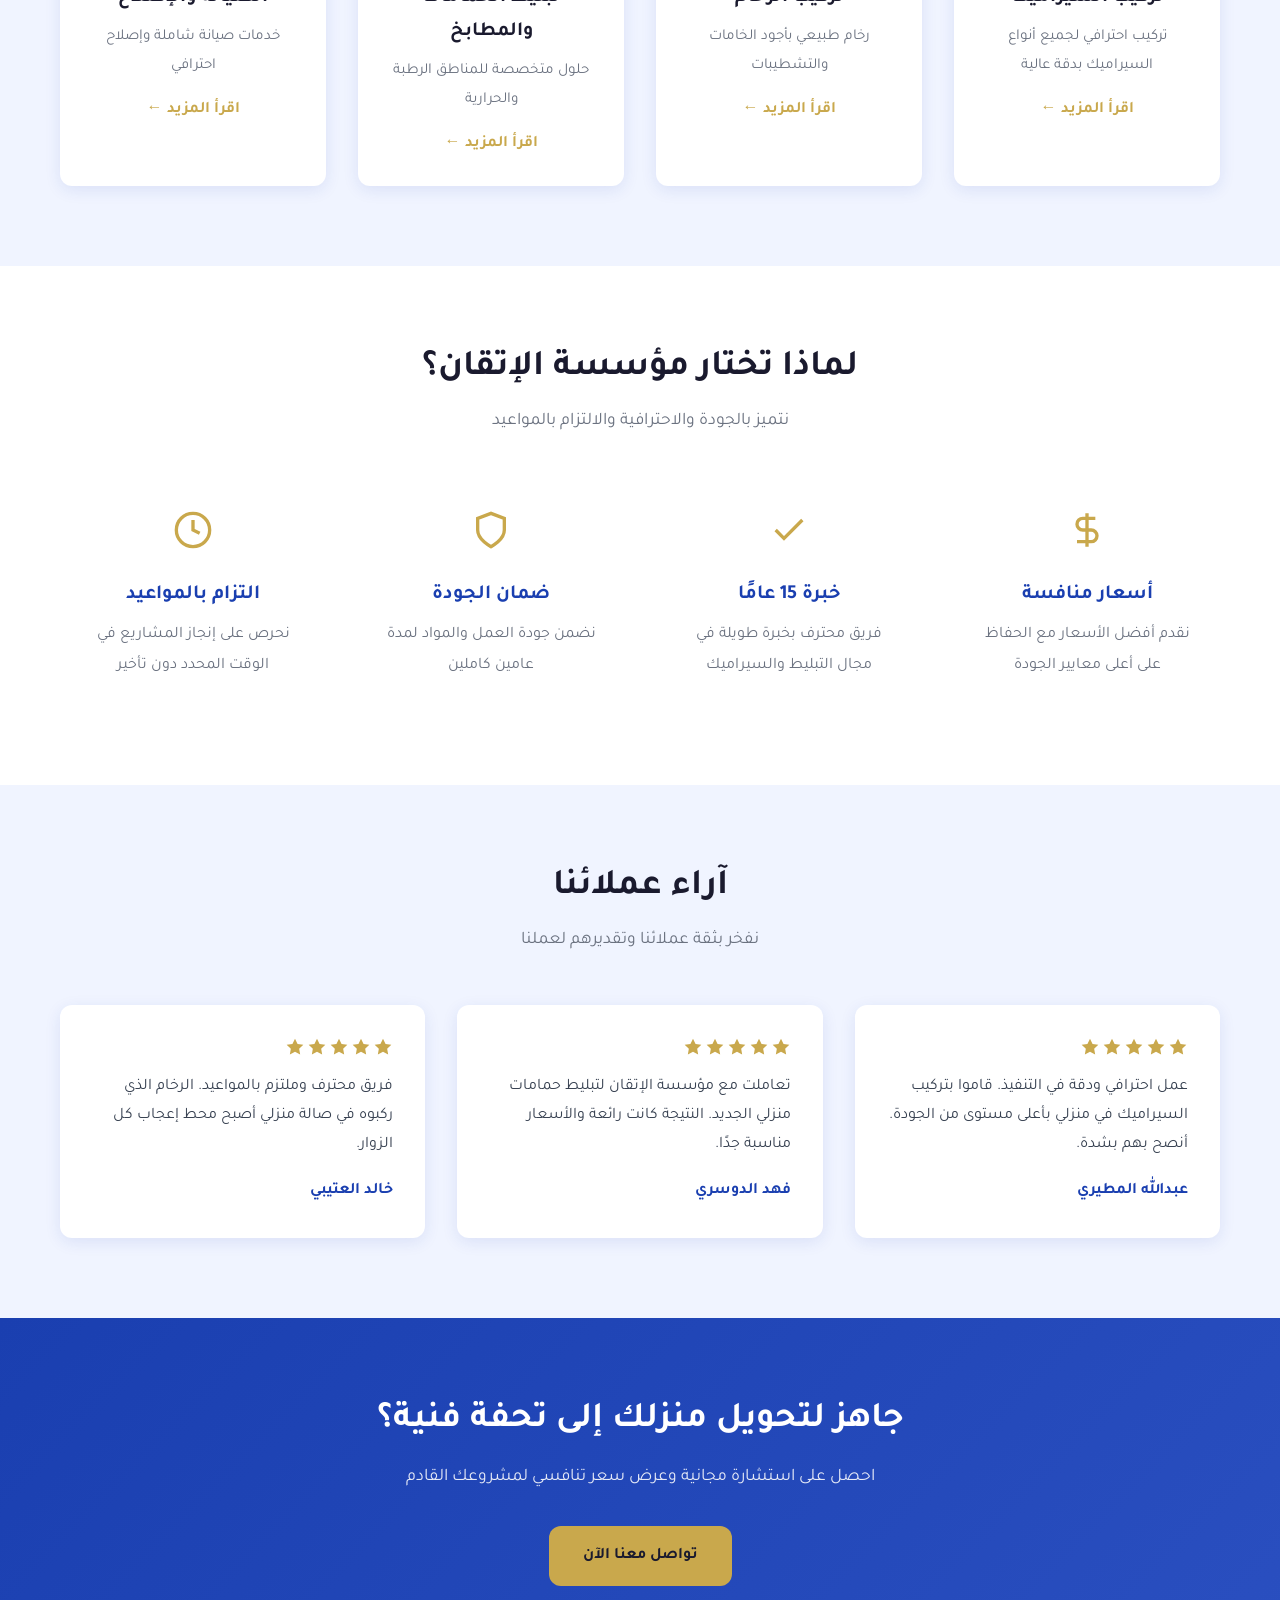
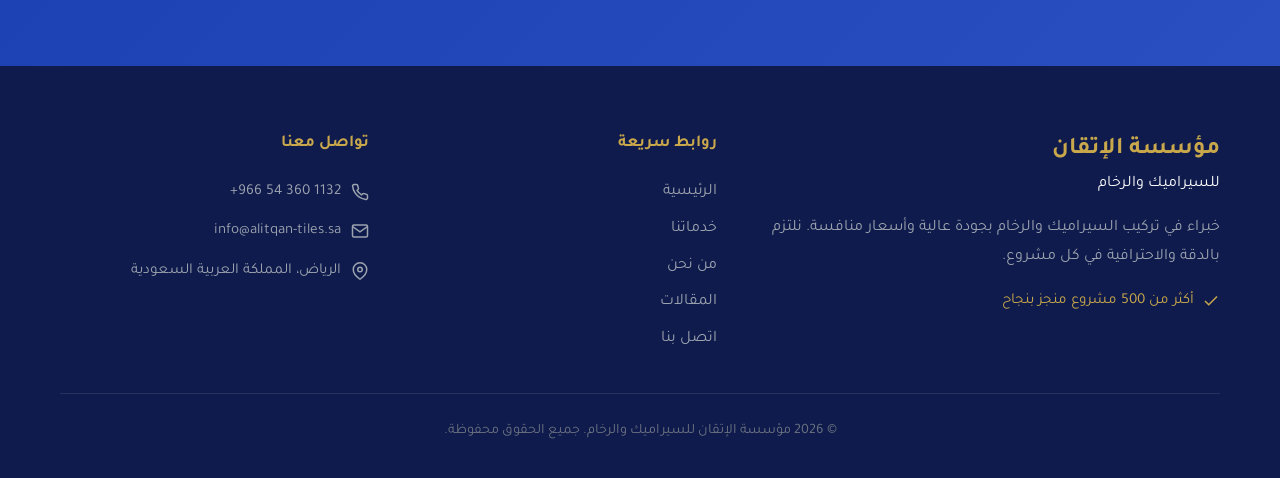
==== commit 6365ec61: "Update contact telephone number in index.html" ====
--- a/index.html
+++ b/index.html
@@ -32,7 +32,7 @@
       "addressLocality": "الرياض",
       "addressCountry": "SA"
     },
-    "telephone": "+966548521851",
+    "telephone": "+966543601132",
     "url": "https://alitqan-tiles.sa",
     "openingHours": "Sa-Th 08:00-18:00"
   }
@@ -279,7 +279,7 @@
         <ul class="footer-contact-list">
           <li>
             <svg xmlns="http://www.w3.org/2000/svg" width="18" height="18" fill="none" stroke="currentColor" stroke-width="2" viewBox="0 0 24 24"><path d="M22 16.92v3a2 2 0 0 1-2.18 2 19.79 19.79 0 0 1-8.63-3.07 19.5 19.5 0 0 1-6-6 19.79 19.79 0 0 1-3.07-8.67A2 2 0 0 1 4.11 2h3a2 2 0 0 1 2 1.72c.12.94.34 1.86.7 2.81a2 2 0 0 1-.45 2.11L8.09 9.91a16 16 0 0 0 6 6l1.27-1.27a2 2 0 0 1 2.11-.45 12.84 12.84 0 0 0 2.81.7A2 2 0 0 1 22 16.92z"/></svg>
-            <a href="tel:+966548521851" dir="ltr">+966 54 852 1851</a>
+            <a href="tel:+966543601132" dir="ltr">+966 54 360 1132</a>
           </li>
           <li>
             <svg xmlns="http://www.w3.org/2000/svg" width="18" height="18" fill="none" stroke="currentColor" stroke-width="2" viewBox="0 0 24 24"><path d="M4 4h16c1.1 0 2 .9 2 2v12c0 1.1-.9 2-2 2H4c-1.1 0-2-.9-2-2V6c0-1.1.9-2 2-2z"/><polyline points="22,6 12,13 2,6"/></svg>
@@ -300,10 +300,10 @@
 
 <!-- ===== FLOATING BUTTONS ===== -->
 <div class="floating-btns">
-  <a href="tel:+966548521851" class="float-btn float-phone" aria-label="اتصل بنا">
+  <a href="tel:+966543601132" class="float-btn float-phone" aria-label="اتصل بنا">
     <svg xmlns="http://www.w3.org/2000/svg" width="24" height="24" fill="none" viewBox="0 0 24 24"><path fill="#fff" d="M6.6 10.8c1.4 2.8 3.8 5.1 6.6 6.6l2.2-2.2c.3-.3.7-.4 1-.2 1.1.4 2.3.6 3.6.6.6 0 1 .4 1 1V20c0 .6-.4 1-1 1C10.6 21 3 13.4 3 4c0-.6.4-1 1-1h3.5c.6 0 1 .4 1 1 0 1.3.2 2.5.6 3.6.1.3 0 .7-.2 1L6.6 10.8z"/></svg>
   </a>
-  <a href="https://wa.me/966548521851" target="_blank" rel="noopener noreferrer" class="float-btn float-wa" aria-label="واتساب">
+  <a href="https://wa.me/966543601132" target="_blank" rel="noopener noreferrer" class="float-btn float-wa" aria-label="واتساب">
     <svg xmlns="http://www.w3.org/2000/svg" width="24" height="24" viewBox="0 0 24 24" fill="#fff"><path d="M17.472 14.382c-.297-.149-1.758-.867-2.03-.967-.273-.099-.471-.148-.67.15-.197.297-.767.966-.94 1.164-.173.199-.347.223-.644.075-.297-.15-1.255-.463-2.39-1.475-.883-.788-1.48-1.761-1.653-2.059-.173-.297-.018-.458.13-.606.134-.133.298-.347.446-.52.149-.174.198-.298.298-.497.099-.198.05-.371-.025-.52-.075-.149-.669-1.612-.916-2.207-.242-.579-.487-.5-.669-.51-.173-.008-.371-.01-.57-.01-.198 0-.52.074-.792.372-.272.297-1.04 1.016-1.04 2.479 0 1.462 1.065 2.875 1.213 3.074.149.198 2.096 3.2 5.077 4.487.709.306 1.262.489 1.694.625.712.227 1.36.195 1.871.118.571-.085 1.758-.719 2.006-1.413.248-.694.248-1.289.173-1.413-.074-.124-.272-.198-.57-.347m-5.421 7.403h-.004a9.87 9.87 0 01-5.031-1.378l-.361-.214-3.741.982.998-3.648-.235-.374a9.86 9.86 0 01-1.51-5.26c.001-5.45 4.436-9.884 9.888-9.884 2.64 0 5.122 1.03 6.988 2.898a9.825 9.825 0 012.893 6.994c-.003 5.45-4.437 9.884-9.885 9.884m8.413-18.297A11.815 11.815 0 0012.05 0C5.495 0 .16 5.335.157 11.892c0 2.096.547 4.142 1.588 5.945L.057 24l6.305-1.654a11.882 11.882 0 005.683 1.448h.005c6.554 0 11.89-5.335 11.893-11.893a11.821 11.821 0 00-3.48-8.413z"/></svg>
   </a>
 </div>
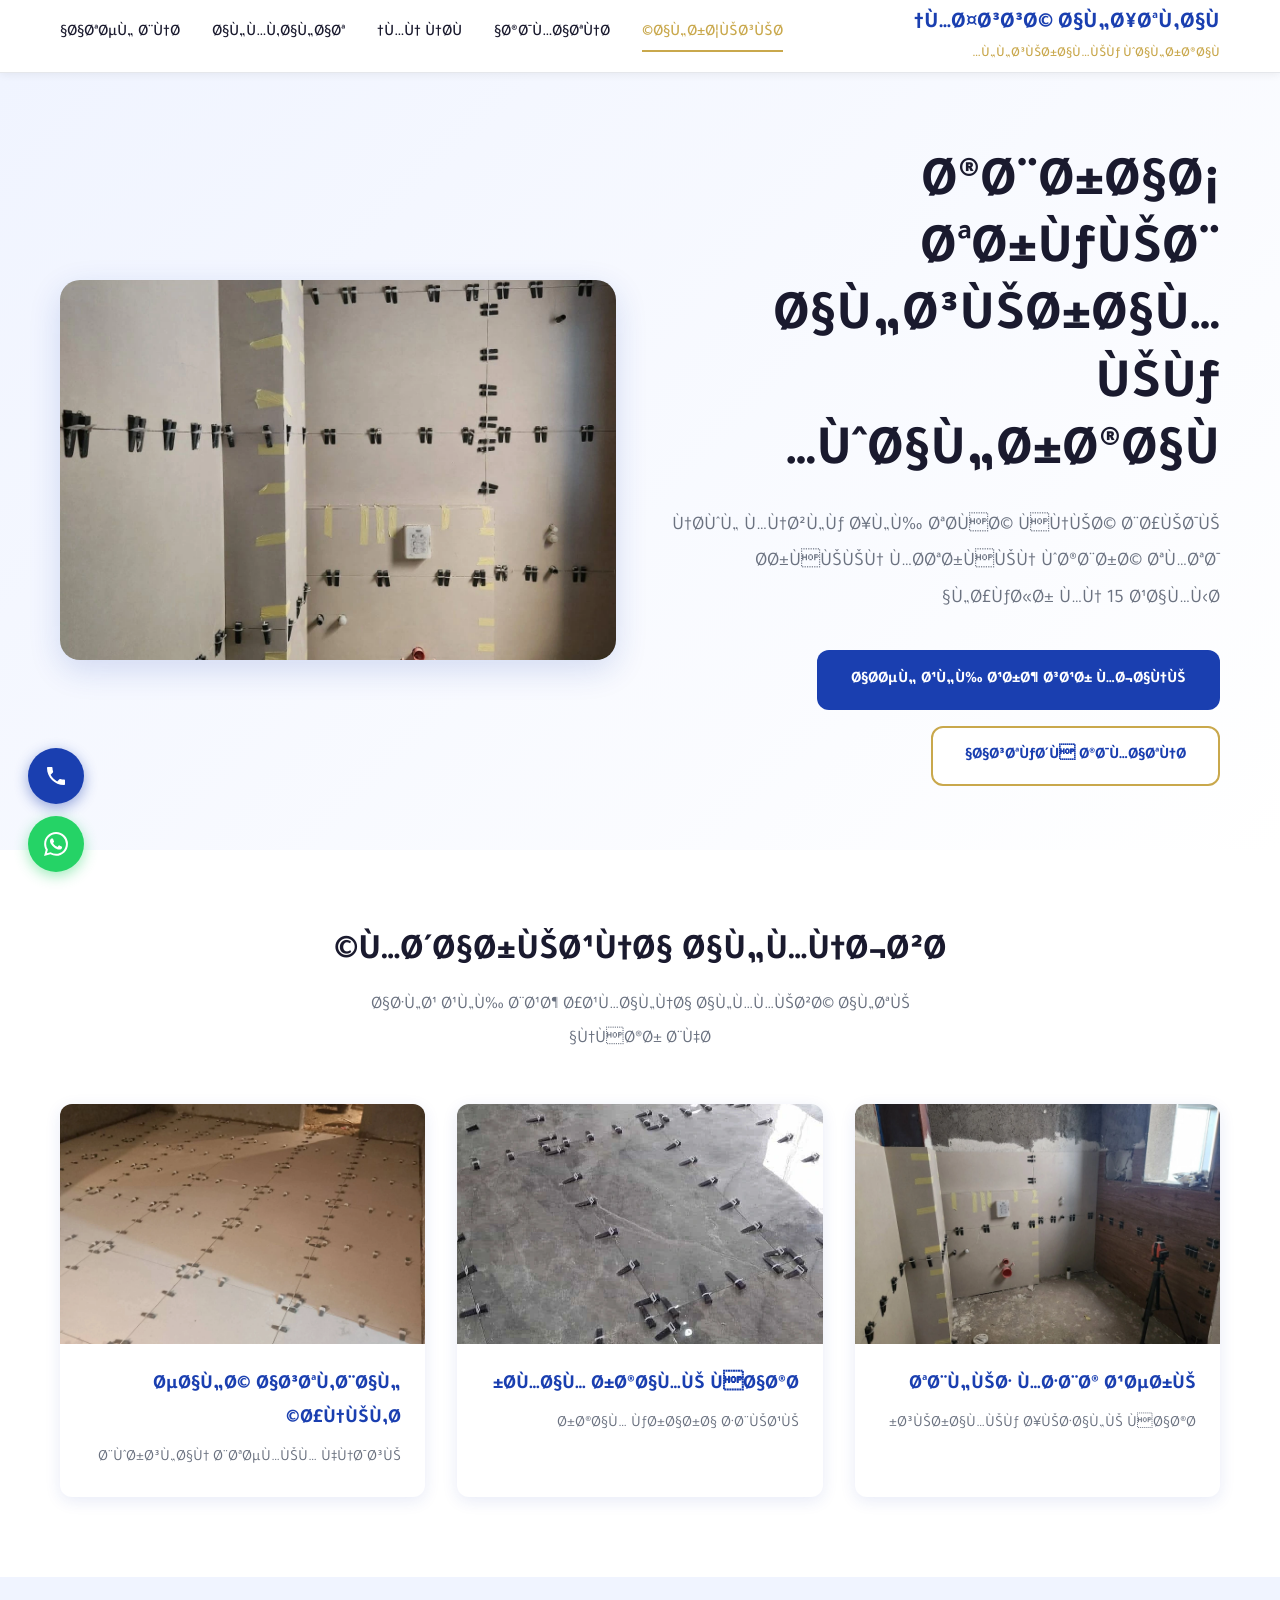
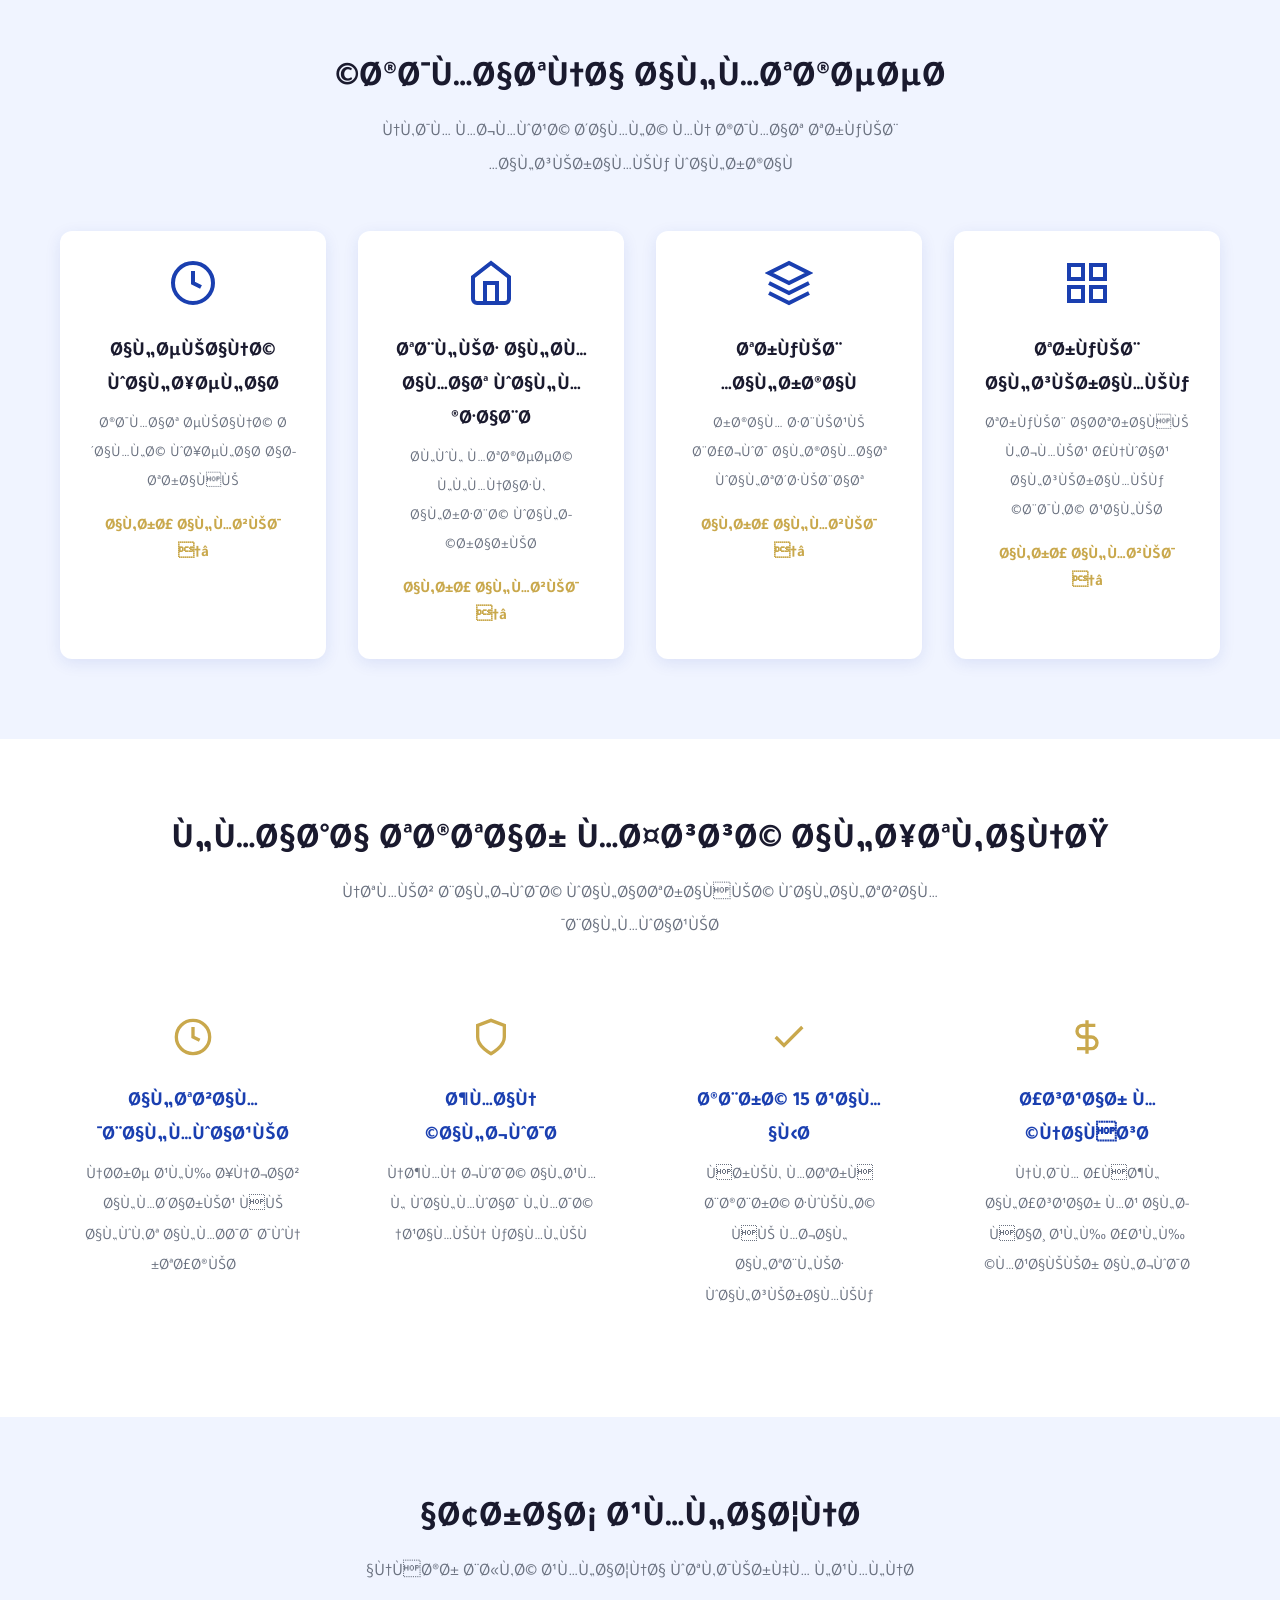
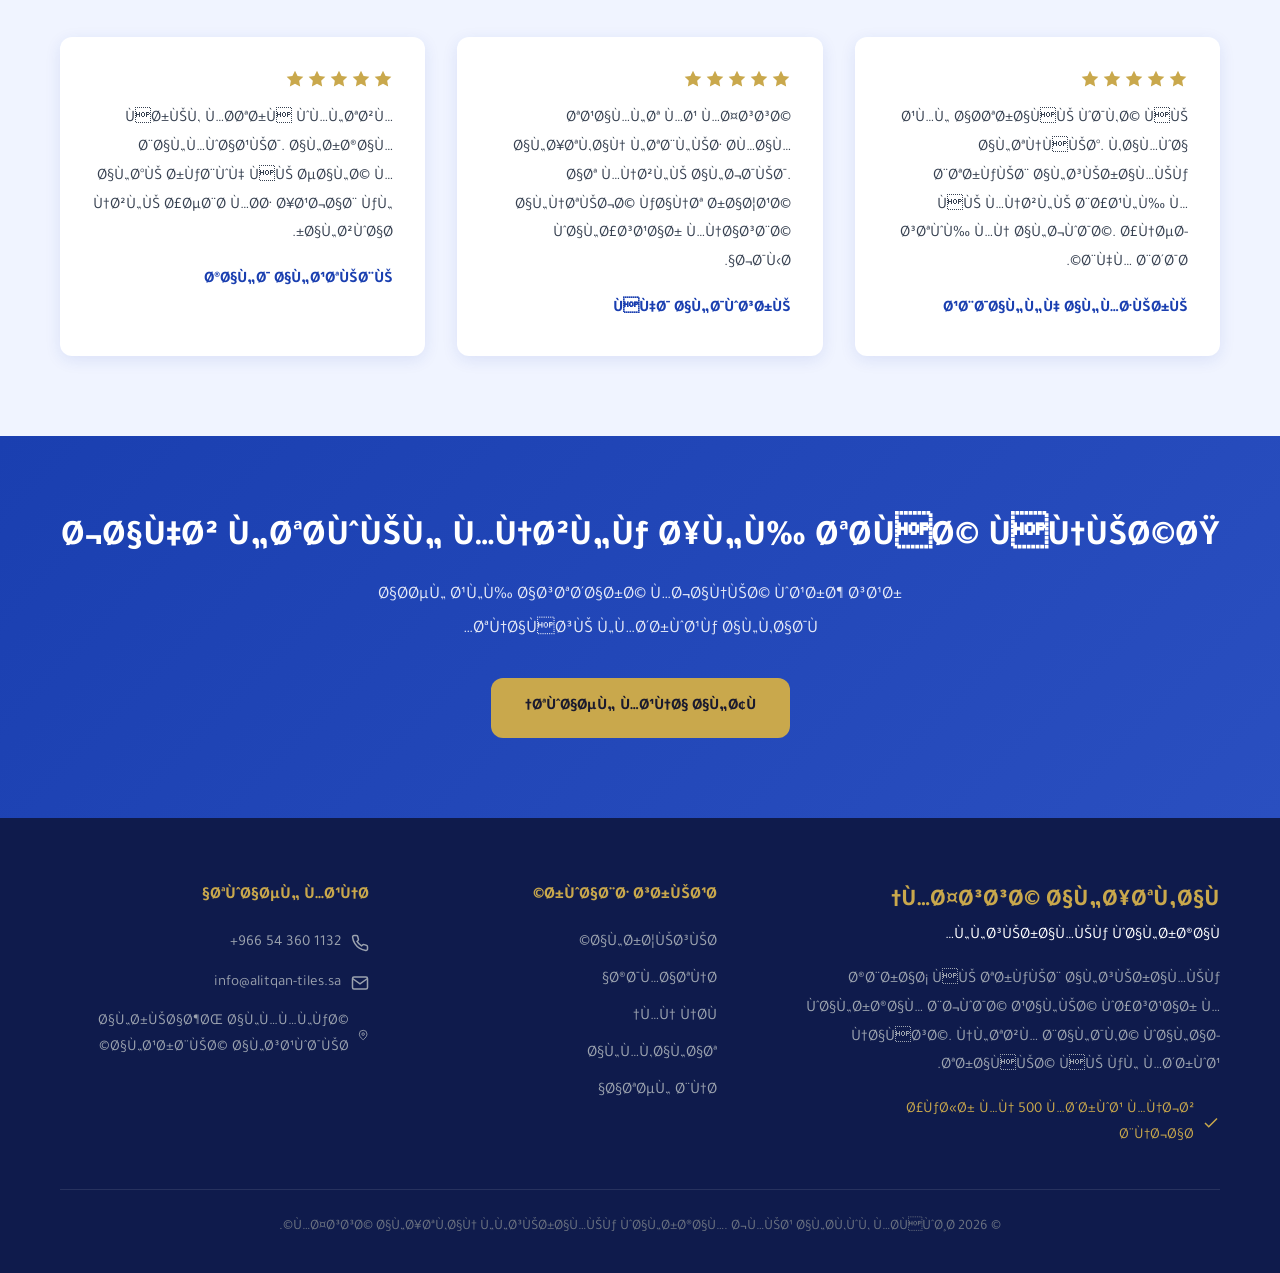
==== commit 7ed5b1e0: "Remove Google Tag Manager scripts from index.html Removed Google Tag Manager and conversion tracking" ====
--- a/index.html
+++ b/index.html
@@ -1,6 +1,8 @@
 <!DOCTYPE html>
 <html lang="ar" dir="rtl">
 <head>
+
+<!-- Google tag (gtag.js) --> <script async src="https://www.googletagmanager.com/gtag/js?id=AW-18478538257"></script> <script> window.dataLayer = window.dataLayer || []; function gtag(){dataLayer.push(arguments);} gtag('js', new Date()); 
   <meta charset="UTF-8" />
   <meta name="viewport" content="width=device-width, initial-scale=1.0" />
 
@@ -41,7 +43,10 @@
   <link rel="stylesheet" href="style.css" />
 </head>
 <body>
-
+<!-- Google Tag Manager (noscript) -->
+<noscript><iframe src="https://www.googletagmanager.com/ns.html?id=GTM-NZC9VNGM"
+height="0" width="0" style="display:none;visibility:hidden"></iframe></noscript>
+<!-- End Google Tag Manager (noscript) -->
 <!-- ===== HEADER ===== -->
 <header class="header">
   <div class="container">
